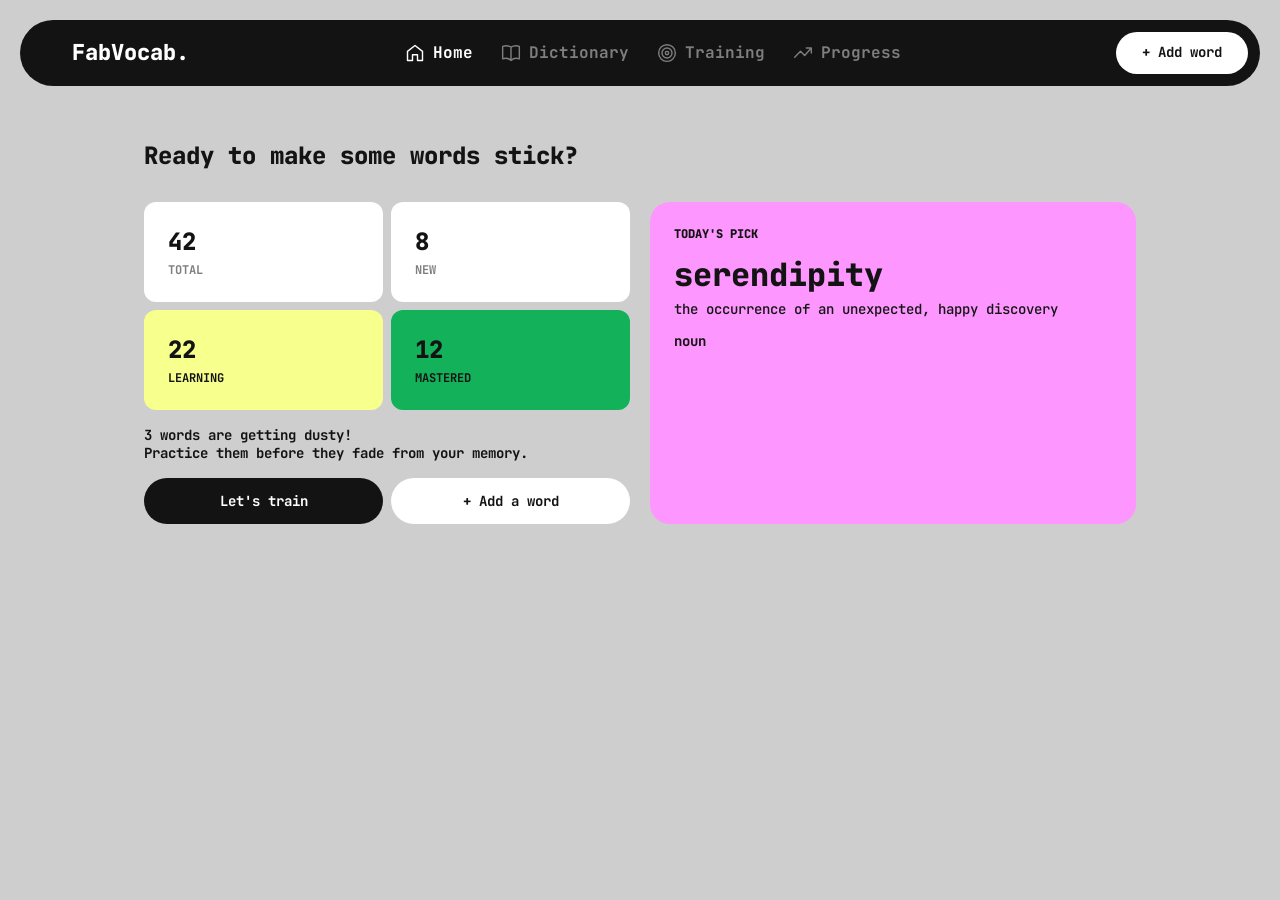
==== pages/index.html @ 0cb4c43d "HW1: feat: web app layout and styles" ====
<!doctype html>
<html lang="en">
<head>
  <meta charset="utf-8">
  <meta name="viewport" content="width=device-width, initial-scale=1">
  <title>Home | FabVocab</title>

  <link rel="preconnect" href="https://fonts.googleapis.com">
  <link rel="preconnect" href="https://fonts.gstatic.com" crossorigin>
  <link href="https://fonts.googleapis.com/css2?family=JetBrains+Mono:ital,wght@0,100..800;1,100..800&display=swap" rel="stylesheet">
  <link rel="stylesheet" href="../styles/base.css">
  <link rel="stylesheet" href="../styles/home.css">
</head>

<body>
  <!-- Shared decorative icons -->
  <svg class="icon-definitions" xmlns="http://www.w3.org/2000/svg" aria-hidden="true">
    <symbol id="icon-home" viewBox="0 0 24 24">
      <path d="m3 10 9-7 9 7v11h-6v-7H9v7H3Z"/>
    </symbol>

    <symbol id="icon-dictionary" viewBox="0 0 24 24">
      <path d="M12 5v16M12 5C9 3 5 3 2 4v15c3-1 7-1 10 2 3-3 7-3 10-2V4c-3-1-7-1-10 1Z"/>
    </symbol>

    <symbol id="icon-training" viewBox="0 0 24 24">
      <circle cx="12" cy="12" r="10"/>
      <circle cx="12" cy="12" r="6"/>
      <circle cx="12" cy="12" r="2"/>
    </symbol>

    <symbol id="icon-progress" viewBox="0 0 24 24">
      <path d="m2 17 7-7 5 5 8-9 M16 6h6v6"/>
    </symbol>

    <symbol id="icon-plus" viewBox="0 0 24 24">
      <path d="M12 5v14M5 12h14"/>
    </symbol>

    <symbol id="icon-eye" viewBox="0 0 24 24">
      <path d="M1 12s4-8 11-8 11 8 11 8-4 8-11 8S1 12 1 12Z"/>
      <circle cx="12" cy="12" r="3"/>
    </symbol>
  </svg>

  <!-- Mobile header -->
  <header class="mobile-header">
    <a class="brand" href="index.html">FabVocab.</a>
    <span class="profile-avatar">AB</span>
  </header>

  <!-- Bottom navigation on mobile; top navigation on desktop -->
  <nav class="primary-navigation" aria-label="Main navigation">
    <a class="brand" href="index.html">FabVocab.</a>

    <div class="navigation-destinations">
      <a
        class="navigation-item navigation-current"
        href="index.html"
        aria-current="page"
      >
        <svg class="interface-icon" aria-hidden="true">
          <use href="#icon-home"/>
        </svg>
        <span>Home</span>
      </a>

      <a class="navigation-item" href="dictionary.html">
        <svg class="interface-icon" aria-hidden="true">
          <use href="#icon-dictionary"/>
        </svg>
        <span>Dictionary</span>
      </a>

      <a class="navigation-item" href="training.html">
        <svg class="interface-icon" aria-hidden="true">
          <use href="#icon-training"/>
        </svg>
        <span>Training</span>
      </a>

      <a class="navigation-item" href="progress.html">
        <svg class="interface-icon" aria-hidden="true">
          <use href="#icon-progress"/>
        </svg>
        <span>Progress</span>
      </a>
    </div>

    <a class="add-word" href="dictionary.html#add-word" aria-label="Add a word">
      <svg class="interface-icon" aria-hidden="true">
        <use href="#icon-plus"/>
      </svg>
      <span>+ Add word</span>
    </a>
  </nav>

  <main class="home-content">

    <!-- 1. Populated home -->
    <section
      class="home-screen home-dashboard"
      id="home"
      aria-labelledby="home-heading"
    >
      <h1 class="home-greeting" id="home-heading">
        Ready to make some words stick?
      </h1>

      <div class="home-overview">
        <dl class="vocabulary-statistics" aria-label="Vocabulary statistics">
          <div class="vocabulary-stat">
            <dt class="stat-label">Total</dt>
            <dd class="stat-value">42</dd>
          </div>

          <div class="vocabulary-stat">
            <dt class="stat-label">New</dt>
            <dd class="stat-value">8</dd>
          </div>

          <div class="vocabulary-stat stat-learning">
            <dt class="stat-label">Learning</dt>
            <dd class="stat-value">22</dd>
          </div>

          <div class="vocabulary-stat stat-mastered">
            <dt class="stat-label">Mastered</dt>
            <dd class="stat-value">12</dd>
          </div>
        </dl>

        <p class="practice-reminder">
          3 words are getting dusty!
          <span class="reminder-continuation">
            Practice them before they fade from your memory.
          </span>
        </p>

        <article class="todays-pick" aria-labelledby="featured-word">
          <p class="pick-eyebrow">Today's Pick</p>

          <div class="pick-entry">
            <h2 class="pick-word" id="featured-word">
              <a href="dictionary.html#word-detail">serendipity</a>
            </h2>
            <p class="pick-definition">
              the occurrence of an unexpected, happy discovery
            </p>
          </div>

          <p class="pick-part-of-speech">noun</p>
        </article>

        <div class="vocabulary-actions">
          <a class="button button-primary action-train" href="training.html">
            Let's train
          </a>

          <a class="button button-secondary action-add" href="dictionary.html#add-word">
            + Add a word
          </a>
        </div>
      </div>
    </section>

    <!-- 2. Fewer than five words -->
    <section
      class="home-screen home-dashboard home-beginner"
      id="home-beginner"
      aria-labelledby="beginner-heading"
    >
      <h1 class="home-greeting" id="beginner-heading">
        Ready to make some words stick?
      </h1>

      <div class="home-overview">
        <!--
          Static preview preserves different counts in the mobile and desktop
          references. Use one consistent value per statistic in a live app.
        -->
        <dl class="vocabulary-statistics" aria-label="Vocabulary statistics">
          <div class="vocabulary-stat">
            <dt class="stat-label">Total</dt>
            <dd class="stat-value">
              <span class="mobile-only">4</span>
              <span class="desktop-only">42</span>
            </dd>
          </div>

          <div class="vocabulary-stat">
            <dt class="stat-label">New</dt>
            <dd class="stat-value">
              <span class="mobile-only">4</span>
              <span class="desktop-only">8</span>
            </dd>
          </div>

          <div class="vocabulary-stat stat-learning">
            <dt class="stat-label">Learning</dt>
            <dd class="stat-value">
              <span class="mobile-only">0</span>
              <span class="desktop-only">22</span>
            </dd>
          </div>

          <div class="vocabulary-stat stat-mastered">
            <dt class="stat-label">Mastered</dt>
            <dd class="stat-value">
              <span class="mobile-only">0</span>
              <span class="desktop-only">12</span>
            </dd>
          </div>
        </dl>

        <article class="todays-pick" aria-labelledby="beginner-word">
          <p class="pick-eyebrow">Today's Pick</p>

          <div class="pick-entry">
            <h2 class="pick-word" id="beginner-word">
              <a href="dictionary.html#word-detail">serendipity</a>
            </h2>
            <p class="pick-definition">
              the occurrence of an unexpected, happy discovery
            </p>
          </div>

          <p class="pick-part-of-speech">noun</p>
        </article>

        <p class="training-requirement" id="training-requirement">
          You need at least 5 words to play.<br>
          Go catch some.
        </p>

        <div class="vocabulary-actions">
          <button
            class="button button-primary action-train"
            type="button"
            disabled
            aria-describedby="training-requirement"
          >
            Let's train
          </button>

          <a class="button button-secondary action-add" href="dictionary.html#add-word">
            + Add a word
          </a>
        </div>
      </div>
    </section>

    <!-- 3. Empty home -->
    <section
      class="home-screen home-empty"
      id="home-empty"
      aria-labelledby="empty-heading"
    >
      <div class="empty-state">
        <div class="empty-message">
          <span class="empty-illustration" aria-hidden="true">
            <svg class="interface-icon">
              <use href="#icon-eye"/>
            </svg>
          </span>

          <h1 class="empty-heading" id="empty-heading">
            Nothing here yet
          </h1>

          <p class="empty-description">
            Your future favourite words are waiting out there — go catch one.
          </p>
        </div>

        <a class="button button-primary action-first" href="dictionary.html#add-word">
          + Add the first one
        </a>
      </div>
    </section>
  </main>
</body>
</html>
---- styles/base.css ----
/*
  FabVocab — shared foundation.
  Design tokens, base styles, mobile header, primary navigation, buttons
  and the shared empty-state pattern. Page-specific styles live in
  home.css / dictionary.css / training.css / progress.css.
*/

:root {
  /* Color tokens */
  --canvas: #cecece;
  --paper: #ffffff;
  --ink: #131313;
  --gray: #7e7e7e;
  --muted: #ececec;
  --ink-soft: #2f2f2f;
  --red: #ff3a50;
  --red-soft: #e02f44;
  --yellow: #f7ff8d;
  --green: #13b15a;
  --blue: #6567fc;
  --pink: #fd96ff;

  /* Typography tokens */
  --font-interface: "JetBrains Mono", monospace;
  --font-size-xs: 10px;
  --font-size-sm: 12px;
  --font-size-md: 14px;
  --font-size-lg: 16px;
  --font-weight-bold: 700;
  --font-weight-black: 800;

  /* Spacing tokens */
  --space-2xs: 4px;
  --space-xs: 8px;
  --space-sm: 12px;
  --space-md: 16px;
  --space-lg: 20px;
  --space-xl: 24px;
  --space-2xl: 32px;
  --page-gutter: 16px;

  /* Shape tokens */
  --radius-sm: 8px;
  --radius-md: 12px;
  --radius-lg: 16px;
  --radius-xl: 20px;
  --radius-pill: 999px;

  /* Motion tokens */
  --transition-fast: 120ms ease;

  /* Layout tokens */
  --navigation-clearance: calc(112px + env(safe-area-inset-bottom, 0px));
  --icon-size: 20px;
}

/* Base styles */

* {
  box-sizing: border-box;
}

html {
  background: var(--canvas);
  color: var(--ink);
}

body {
  margin: 0;
  min-height: 100vh;
  min-height: 100dvh;
  display: flow-root;

  font-family: var(--font-interface);
  font-optical-sizing: auto;
  font-size: var(--font-size-md);
  font-weight: 500;
  line-height: 1.4;
}

button,
input,
select,
textarea {
  font: inherit;
  color: inherit;
}

button,
a,
summary,
label {
  -webkit-tap-highlight-color: transparent;
}

button,
a {
  touch-action: manipulation;
}

button {
  border: 0;
  cursor: pointer;
}

button:disabled {
  cursor: not-allowed;
}

a {
  color: inherit;
  text-decoration: none;
}

h1,
h2,
h3,
p,
ul,
ol,
dl,
dd,
figure {
  margin: 0;
}

ul,
ol {
  padding: 0;
}

fieldset {
  min-width: 0;
  margin: 0;
  padding: 0;
  border: 0;
}

legend {
  padding: 0;
}

:where(a, button, summary):focus-visible {
  outline: 3px solid var(--ink);
  outline-offset: 4px;
}

/* Shared helpers */

.sr-only {
  position: absolute;
  width: 1px;
  height: 1px;
  padding: 0;
  margin: -1px;
  overflow: hidden;
  clip-path: inset(50%);
  white-space: nowrap;
  border: 0;
}

.icon-definitions {
  position: absolute;
  width: 0;
  height: 0;
  overflow: hidden;
}

.interface-icon {
  width: var(--icon-size);
  height: var(--icon-size);
  flex-shrink: 0;
  fill: none;
  stroke: currentColor;
  stroke-width: 1.7;
  stroke-linecap: round;
  stroke-linejoin: round;
}

.desktop-only {
  display: none;
}

/* Mobile header */

.mobile-header {
  height: 96px;
  padding: 40px var(--page-gutter) 0;

  display: flex;
  align-items: center;
  justify-content: space-between;
  gap: var(--space-xs);
}

.mobile-title,
.mobile-header .brand {
  font-size: 22px;
  font-weight: var(--font-weight-black);
  line-height: 28px;
}

.mobile-header .brand:hover {
  text-decoration: underline;
}

.profile-avatar {
  display: grid;
  place-items: center;

  width: 32px;
  height: 32px;
  border-radius: 50%;
  background: var(--pink);
  color: var(--ink);

  font-size: var(--font-size-sm);
  font-weight: var(--font-weight-bold);
}

/* Bottom navigation on mobile; top navigation on desktop */

.primary-navigation {
  position: fixed;
  z-index: 10;
  bottom: calc(12px + env(safe-area-inset-bottom, 0px));
  left: var(--page-gutter);
  right: var(--page-gutter);

  height: 72px;
  padding: var(--space-sm);
  border-radius: var(--radius-pill);
  background: var(--ink);
  color: var(--gray);

  display: flex;
  align-items: center;
  gap: var(--space-xs);
}

.primary-navigation .brand,
.add-word span {
  display: none;
}

.navigation-destinations {
  flex: 1;
  min-width: 0;

  display: flex;
  justify-content: space-around;
  align-items: center;
}

.navigation-item {
  display: flex;
  flex: 1;
  min-width: 0;
  min-height: 48px;
  flex-direction: column;
  align-items: center;
  justify-content: center;
  gap: var(--space-2xs);

  padding: 0;
  background: transparent;
  color: inherit;

  font-size: var(--font-size-xs);
  font-weight: var(--font-weight-bold);
  line-height: 14px;

  transition: color var(--transition-fast);
}

.navigation-item:hover {
  color: var(--paper);
}

.navigation-current {
  color: var(--paper);
}

.add-word {
  flex: 0 0 48px;
  height: 48px;

  display: grid;
  place-items: center;

  border-radius: 50%;
  background: var(--paper);
  color: var(--ink);

  transition: background-color var(--transition-fast);
}

.add-word:hover {
  background: var(--muted);
}

.primary-navigation :is(a, button):focus-visible {
  outline-color: var(--pink);
}

/* Buttons */

.button {
  display: inline-flex;
  align-items: center;
  justify-content: center;
  gap: var(--space-xs);

  min-height: 46px;
  padding: var(--space-sm) var(--space-lg);
  border: 0;
  border-radius: var(--radius-pill);

  font-size: var(--font-size-md);
  font-weight: var(--font-weight-bold);
  line-height: 18px;
  text-align: center;

  transition:
    background-color var(--transition-fast),
    color var(--transition-fast);
}

.button-primary {
  background: var(--ink);
  color: var(--paper);
}

.button-primary:hover {
  background: var(--ink-soft);
}

.button-primary:disabled {
  background: var(--gray);
  color: var(--paper);
}

.button-secondary {
  background: var(--paper);
  color: var(--ink);
}

.button-secondary:hover {
  background: var(--muted);
}

.button-danger {
  background: var(--red);
  color: var(--paper);
}

.button-danger:hover {
  background: var(--red-soft);
}

.button-delete {
  background: var(--muted);
  color: var(--red);
}

.button-delete:hover {
  background: var(--canvas);
}

/* Compact size variant for toolbar buttons */
.button-compact {
  min-height: 36px;
  padding: var(--space-xs) var(--space-sm);
  font-size: var(--font-size-sm);
}

/* Shared empty-state pattern */

.empty-state {
  display: flex;
  flex-direction: column;
  align-items: center;
  gap: var(--space-xl);

  width: 100%;
  max-width: 440px;
  text-align: center;
}

.empty-message {
  display: flex;
  flex-direction: column;
  align-items: center;
  gap: var(--space-md);
}

.empty-illustration {
  display: grid;
  place-items: center;

  width: 80px;
  height: 80px;
  border-radius: 50%;
  background: var(--paper);
}

.empty-illustration .interface-icon {
  width: 32px;
  height: 32px;
}

.empty-heading {
  font-size: var(--font-size-lg);
  font-weight: var(--font-weight-black);
  line-height: 26px;
}

.empty-description {
  font-size: var(--font-size-md);
  line-height: 22px;
}

/* Small phones */

@media (max-width: 359px) {
  .primary-navigation {
    padding-inline: var(--space-xs);
    gap: var(--space-2xs);
  }

  .navigation-item {
    font-size: 8px;
  }

  .mobile-title,
  .mobile-header .brand {
    font-size: var(--font-size-lg);
  }
}

/* Tablets */

@media (min-width: 600px) and (max-width: 899px) {
  .mobile-header {
    max-width: 648px;
    margin-inline: auto;
  }

  .primary-navigation {
    max-width: 616px;
    margin-inline: auto;
  }
}

/* Desktop */

@media (min-width: 900px) {
  :root {
    --page-gutter: var(--space-lg);
  }

  .mobile-header {
    display: none;
  }

  .primary-navigation {
    position: static;

    height: 66px;
    margin: var(--space-lg) var(--page-gutter) 0;
    padding: var(--space-sm);
    gap: var(--space-lg);
  }

  .primary-navigation .brand {
    display: block;
    flex-shrink: 0;
    padding-left: 40px;
    color: var(--paper);

    font-size: 22px;
    font-weight: var(--font-weight-black);
    line-height: 28px;

    transition: color var(--transition-fast);
  }

  .primary-navigation .brand:hover {
    color: var(--muted);
  }

  .navigation-destinations {
    justify-content: center;
    gap: 28px;
  }

  .navigation-item {
    flex: 0 1 auto;
    flex-direction: row;
    gap: var(--space-xs);
    min-height: 42px;

    font-size: var(--font-size-lg);
    line-height: 20px;
  }

  .add-word {
    flex-basis: 132px;
    height: 42px;
    border-radius: var(--radius-pill);
  }

  .add-word .interface-icon {
    display: none;
  }

  .add-word span {
    display: inline;
    font-size: var(--font-size-md);
    font-weight: var(--font-weight-bold);
  }

  .mobile-only {
    display: none;
  }

  .desktop-only {
    display: inline;
  }
}

/* Intermediate desktop widths */

@media (min-width: 900px) and (max-width: 1099px) {
  .primary-navigation .brand {
    padding-left: var(--space-sm);
  }

  .navigation-destinations {
    gap: var(--space-md);
  }

  .navigation-item {
    font-size: var(--font-size-md);
  }
}

/* Accessibility: honor reduced-motion preferences */

@media (prefers-reduced-motion: reduce) {
  *,
  *::before,
  *::after {
    transition-duration: 0.01ms !important;
    animation-duration: 0.01ms !important;
  }
}
---- styles/home.css ----
/* Home screen styles */

.home-content {
  max-width: 648px;
  margin-inline: auto;
  padding:
    var(--space-md)
    var(--page-gutter)
    var(--navigation-clearance);
}

/* Static screen selection via :target anchors */

.home-screen {
  display: none;
  scroll-margin-top: 110px;
}

.home-dashboard:first-child {
  display: block;
}

.home-content:has(.home-screen:target) .home-screen {
  display: none;
}

.home-content:has(.home-screen:target) .home-screen:target {
  display: block;
}

.home-greeting {
  max-width: 230px;
  margin-bottom: var(--space-md);

  font-size: 22px;
  font-weight: var(--font-weight-black);
  line-height: 1.2;
}

.home-overview {
  display: grid;
  grid-template-columns: minmax(0, 1fr);
  gap: var(--space-md);
}

/* Vocabulary statistics */

.vocabulary-statistics {
  display: grid;
  grid-template-columns: repeat(2, minmax(0, 1fr));
  gap: var(--space-xs);
  padding-bottom: 6px;
}

.vocabulary-stat {
  display: flex;
  flex-direction: column-reverse;
  justify-content: center;
  gap: var(--space-2xs);

  min-height: 76px;
  padding: var(--space-sm);
  border-radius: var(--radius-md);
  background: var(--paper);
}

.stat-label {
  color: var(--gray);

  font-size: var(--font-size-sm);
  font-weight: var(--font-weight-bold);
  line-height: 16px;
  text-transform: uppercase;
}

.stat-value {
  font-size: 24px;
  font-weight: var(--font-weight-black);
  line-height: 32px;
}

.stat-learning {
  background: var(--yellow);
}

.stat-mastered {
  background: var(--green);
}

.stat-learning .stat-label,
.stat-mastered .stat-label {
  color: var(--ink);
}

/* Practice reminder and training requirement */

.practice-reminder,
.training-requirement {
  font-weight: var(--font-weight-bold);
  line-height: 18px;
}

.training-requirement {
  color: var(--gray);
}

/* Today's pick */

.todays-pick {
  display: flex;
  flex-direction: column;
  gap: var(--space-sm);

  min-height: 166px;
  padding: var(--space-xl);
  border-radius: var(--radius-xl);
  background: var(--pink);
}

.pick-eyebrow {
  font-size: var(--font-size-sm);
  font-weight: var(--font-weight-black);
  line-height: 16px;
  text-transform: uppercase;
}

.pick-entry {
  display: flex;
  flex-direction: column;
  gap: var(--space-2xs);
}

.pick-word {
  font-size: 24px;
  font-weight: var(--font-weight-black);
  line-height: 32px;
  overflow-wrap: anywhere;
}

.pick-word a:hover {
  text-decoration: underline;
}

.pick-definition {
  font-size: var(--font-size-sm);
  line-height: 1.4;
}

.pick-part-of-speech {
  font-size: var(--font-size-md);
  font-weight: var(--font-weight-bold);
  line-height: 18px;
}

/* Actions */

.vocabulary-actions {
  display: grid;
  grid-template-columns: repeat(2, minmax(0, 1fr));
  gap: var(--space-xs);
}

.action-first {
  width: 100%;
  padding-inline: var(--space-xl);
}

/* Empty home */

.home-content:has(.home-empty:target) {
  max-width: none;
  padding: 0;
}

.home-empty {
  min-height: calc(100vh - 178px);
  min-height: calc(100dvh - 178px);
  margin-bottom: calc(84px + env(safe-area-inset-bottom, 0px));
  padding: var(--space-md) var(--page-gutter);
}

.home-content:has(.home-empty:target) .home-empty:target {
  display: grid;
  place-items: center;
}

/* Small phones */

@media (max-width: 359px) {
  .vocabulary-actions .button {
    padding-inline: var(--space-xs);
    font-size: var(--font-size-sm);
  }
}

/* Tablets */

@media (min-width: 600px) and (max-width: 899px) {
  .home-greeting {
    max-width: none;
  }

  .vocabulary-stat {
    min-height: 92px;
    padding: var(--space-lg);
  }

  .todays-pick {
    min-height: 190px;
  }
}

/* Desktop */

@media (min-width: 900px) {
  .home-content {
    max-width: 1032px;
    padding-top: 56px;
    padding-bottom: 64px;
  }

  .home-screen {
    scroll-margin-top: 142px;
  }

  .home-greeting {
    max-width: none;
    margin-bottom: var(--space-2xl);
    font-size: 24px;
    line-height: 28px;
  }

  .home-overview {
    grid-template-columns: repeat(2, minmax(0, 1fr));
    column-gap: var(--space-lg);
  }

  .vocabulary-statistics {
    grid-column: 1;
    grid-row: 1;
    padding-bottom: 0;
  }

  .vocabulary-stat {
    min-height: 100px;
    padding: var(--space-xl);
  }

  .practice-reminder,
  .training-requirement {
    grid-column: 1;
    grid-row: 2;
  }

  .reminder-continuation {
    display: block;
  }

  .vocabulary-actions {
    grid-column: 1;
    grid-row: 3;
  }

  .todays-pick {
    grid-column: 2;
    grid-row: 1 / 4;
    min-height: 320px;
  }

  .pick-eyebrow {
    font-size: var(--font-size-sm);
    line-height: 16px;
  }

  .pick-word {
    font-size: 32px;
    line-height: 42px;
  }

  .pick-definition {
    font-size: var(--font-size-md);
  }

  .pick-part-of-speech {
    font-size: var(--font-size-md);
    line-height: 18px;
  }

  .home-empty {
    min-height: 696px;
    margin-bottom: 0;
    padding: var(--space-xl) var(--page-gutter);
  }

  .action-first {
    width: auto;
  }
}
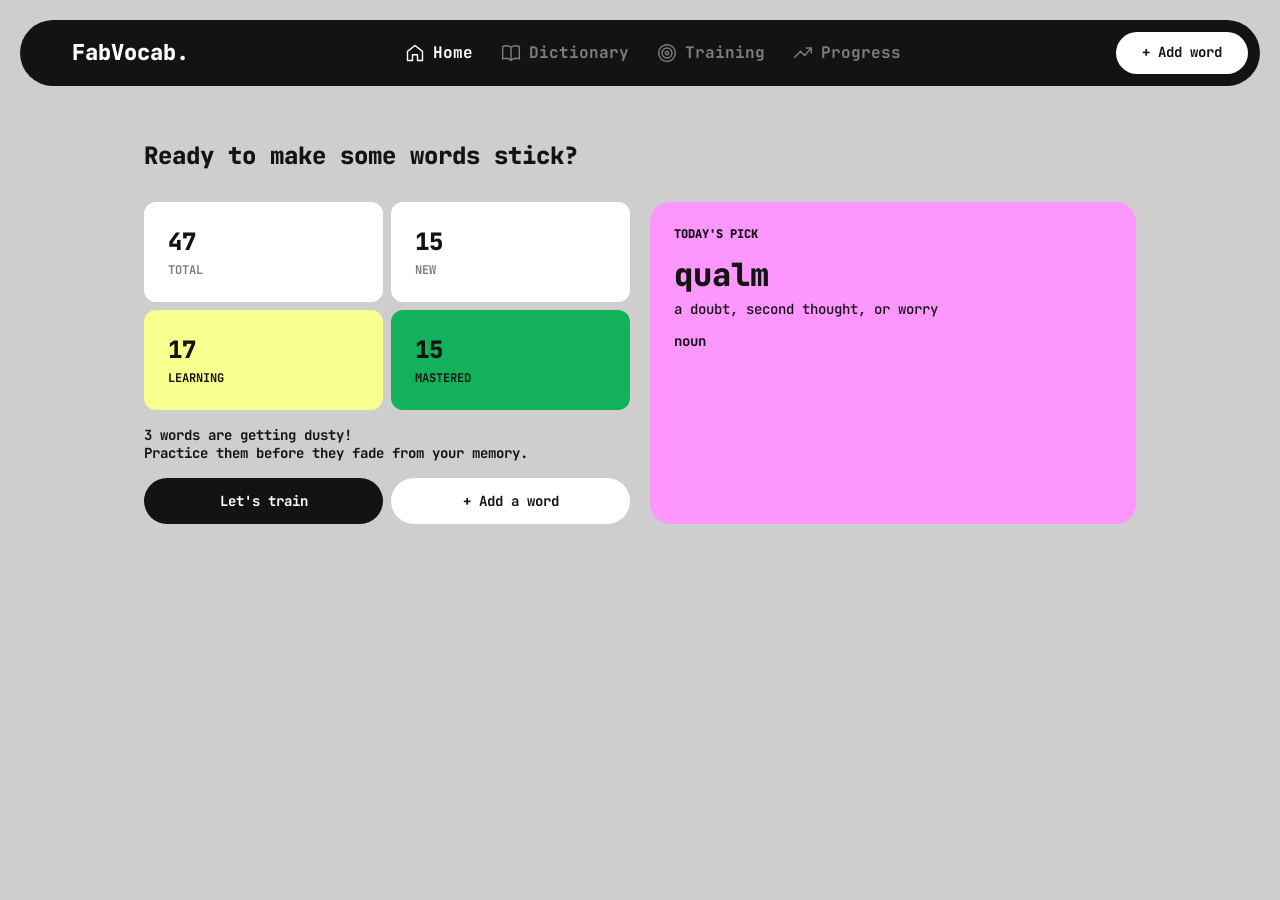
==== commit 87270a80: "HW2: feat: added interactivity and dynamic behaviour to the layout" ====
--- a/pages/index.html
+++ b/pages/index.html
@@ -97,7 +97,7 @@
 
   <main class="home-content">
 
-    <!-- 1. Populated home -->
+    <!-- Dashboard: the overview is generated from state by home.js -->
     <section
       class="home-screen home-dashboard"
       id="home"
@@ -107,150 +107,10 @@
         Ready to make some words stick?
       </h1>
 
-      <div class="home-overview">
-        <dl class="vocabulary-statistics" aria-label="Vocabulary statistics">
-          <div class="vocabulary-stat">
-            <dt class="stat-label">Total</dt>
-            <dd class="stat-value">42</dd>
-          </div>
-
-          <div class="vocabulary-stat">
-            <dt class="stat-label">New</dt>
-            <dd class="stat-value">8</dd>
-          </div>
-
-          <div class="vocabulary-stat stat-learning">
-            <dt class="stat-label">Learning</dt>
-            <dd class="stat-value">22</dd>
-          </div>
-
-          <div class="vocabulary-stat stat-mastered">
-            <dt class="stat-label">Mastered</dt>
-            <dd class="stat-value">12</dd>
-          </div>
-        </dl>
-
-        <p class="practice-reminder">
-          3 words are getting dusty!
-          <span class="reminder-continuation">
-            Practice them before they fade from your memory.
-          </span>
-        </p>
-
-        <article class="todays-pick" aria-labelledby="featured-word">
-          <p class="pick-eyebrow">Today's Pick</p>
-
-          <div class="pick-entry">
-            <h2 class="pick-word" id="featured-word">
-              <a href="dictionary.html#word-detail">serendipity</a>
-            </h2>
-            <p class="pick-definition">
-              the occurrence of an unexpected, happy discovery
-            </p>
-          </div>
-
-          <p class="pick-part-of-speech">noun</p>
-        </article>
-
-        <div class="vocabulary-actions">
-          <a class="button button-primary action-train" href="training.html">
-            Let's train
-          </a>
-
-          <a class="button button-secondary action-add" href="dictionary.html#add-word">
-            + Add a word
-          </a>
-        </div>
-      </div>
+      <div class="home-overview" id="home-overview"></div>
     </section>
 
-    <!-- 2. Fewer than five words -->
-    <section
-      class="home-screen home-dashboard home-beginner"
-      id="home-beginner"
-      aria-labelledby="beginner-heading"
-    >
-      <h1 class="home-greeting" id="beginner-heading">
-        Ready to make some words stick?
-      </h1>
-
-      <div class="home-overview">
-        <!--
-          Static preview preserves different counts in the mobile and desktop
-          references. Use one consistent value per statistic in a live app.
-        -->
-        <dl class="vocabulary-statistics" aria-label="Vocabulary statistics">
-          <div class="vocabulary-stat">
-            <dt class="stat-label">Total</dt>
-            <dd class="stat-value">
-              <span class="mobile-only">4</span>
-              <span class="desktop-only">42</span>
-            </dd>
-          </div>
-
-          <div class="vocabulary-stat">
-            <dt class="stat-label">New</dt>
-            <dd class="stat-value">
-              <span class="mobile-only">4</span>
-              <span class="desktop-only">8</span>
-            </dd>
-          </div>
-
-          <div class="vocabulary-stat stat-learning">
-            <dt class="stat-label">Learning</dt>
-            <dd class="stat-value">
-              <span class="mobile-only">0</span>
-              <span class="desktop-only">22</span>
-            </dd>
-          </div>
-
-          <div class="vocabulary-stat stat-mastered">
-            <dt class="stat-label">Mastered</dt>
-            <dd class="stat-value">
-              <span class="mobile-only">0</span>
-              <span class="desktop-only">12</span>
-            </dd>
-          </div>
-        </dl>
-
-        <article class="todays-pick" aria-labelledby="beginner-word">
-          <p class="pick-eyebrow">Today's Pick</p>
-
-          <div class="pick-entry">
-            <h2 class="pick-word" id="beginner-word">
-              <a href="dictionary.html#word-detail">serendipity</a>
-            </h2>
-            <p class="pick-definition">
-              the occurrence of an unexpected, happy discovery
-            </p>
-          </div>
-
-          <p class="pick-part-of-speech">noun</p>
-        </article>
-
-        <p class="training-requirement" id="training-requirement">
-          You need at least 5 words to play.<br>
-          Go catch some.
-        </p>
-
-        <div class="vocabulary-actions">
-          <button
-            class="button button-primary action-train"
-            type="button"
-            disabled
-            aria-describedby="training-requirement"
-          >
-            Let's train
-          </button>
-
-          <a class="button button-secondary action-add" href="dictionary.html#add-word">
-            + Add a word
-          </a>
-        </div>
-      </div>
-    </section>
-
-    <!-- 3. Empty home -->
+    <!-- Empty state: shown by home.js when the dictionary has no words -->
     <section
       class="home-screen home-empty"
       id="home-empty"
@@ -279,5 +139,7 @@
       </div>
     </section>
   </main>
+
+  <script type="module" src="../scripts/home.js"></script>
 </body>
 </html>
--- a/styles/home.css
+++ b/styles/home.css
@@ -9,22 +9,14 @@
     var(--navigation-clearance);
 }
 
-/* Static screen selection via :target anchors */
+/* Screen selection driven by home.js (state, not :target) */
 
 .home-screen {
   display: none;
   scroll-margin-top: 110px;
 }
 
-.home-dashboard:first-child {
-  display: block;
-}
-
-.home-content:has(.home-screen:target) .home-screen {
-  display: none;
-}
-
-.home-content:has(.home-screen:target) .home-screen:target {
+.home-screen.is-active {
   display: block;
 }
 
@@ -167,7 +159,7 @@
 
 /* Empty home */
 
-.home-content:has(.home-empty:target) {
+.home-content.is-empty {
   max-width: none;
   padding: 0;
 }
@@ -179,7 +171,7 @@
   padding: var(--space-md) var(--page-gutter);
 }
 
-.home-content:has(.home-empty:target) .home-empty:target {
+.home-empty.is-active {
   display: grid;
   place-items: center;
 }
